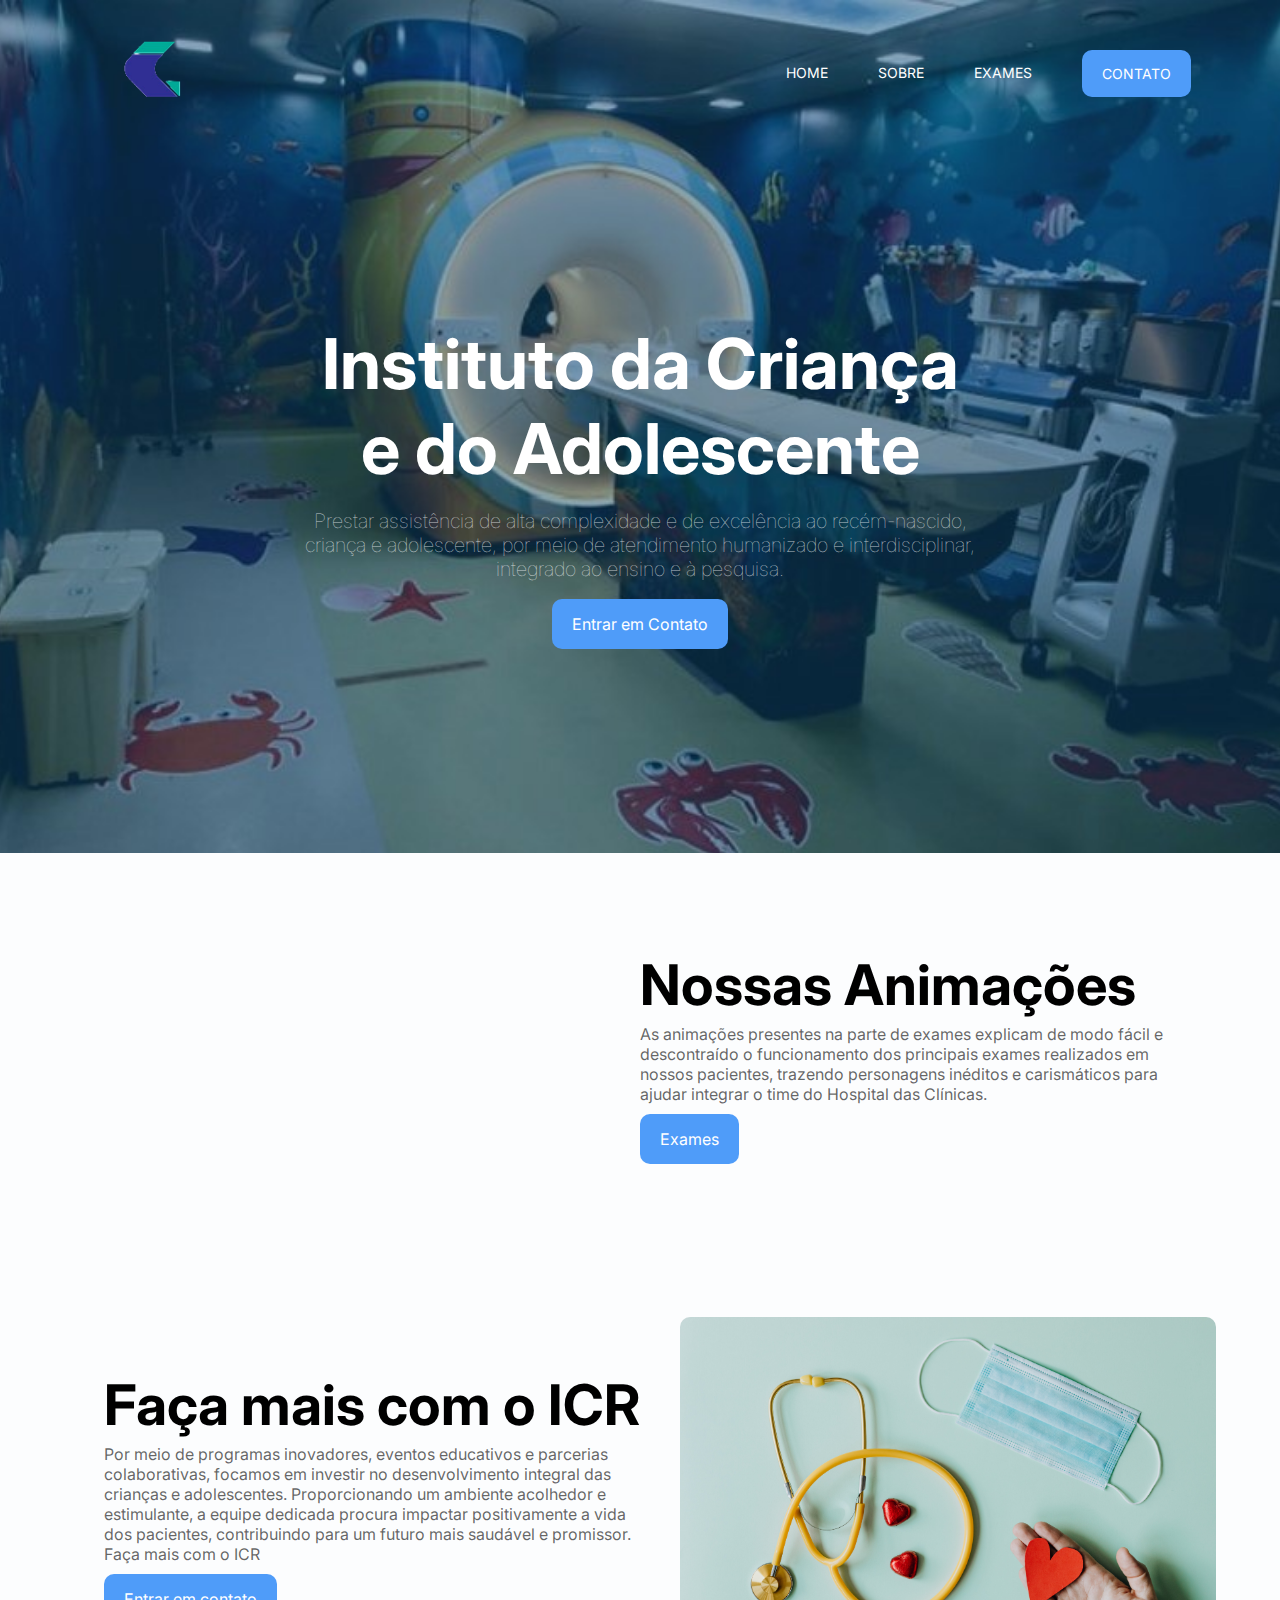
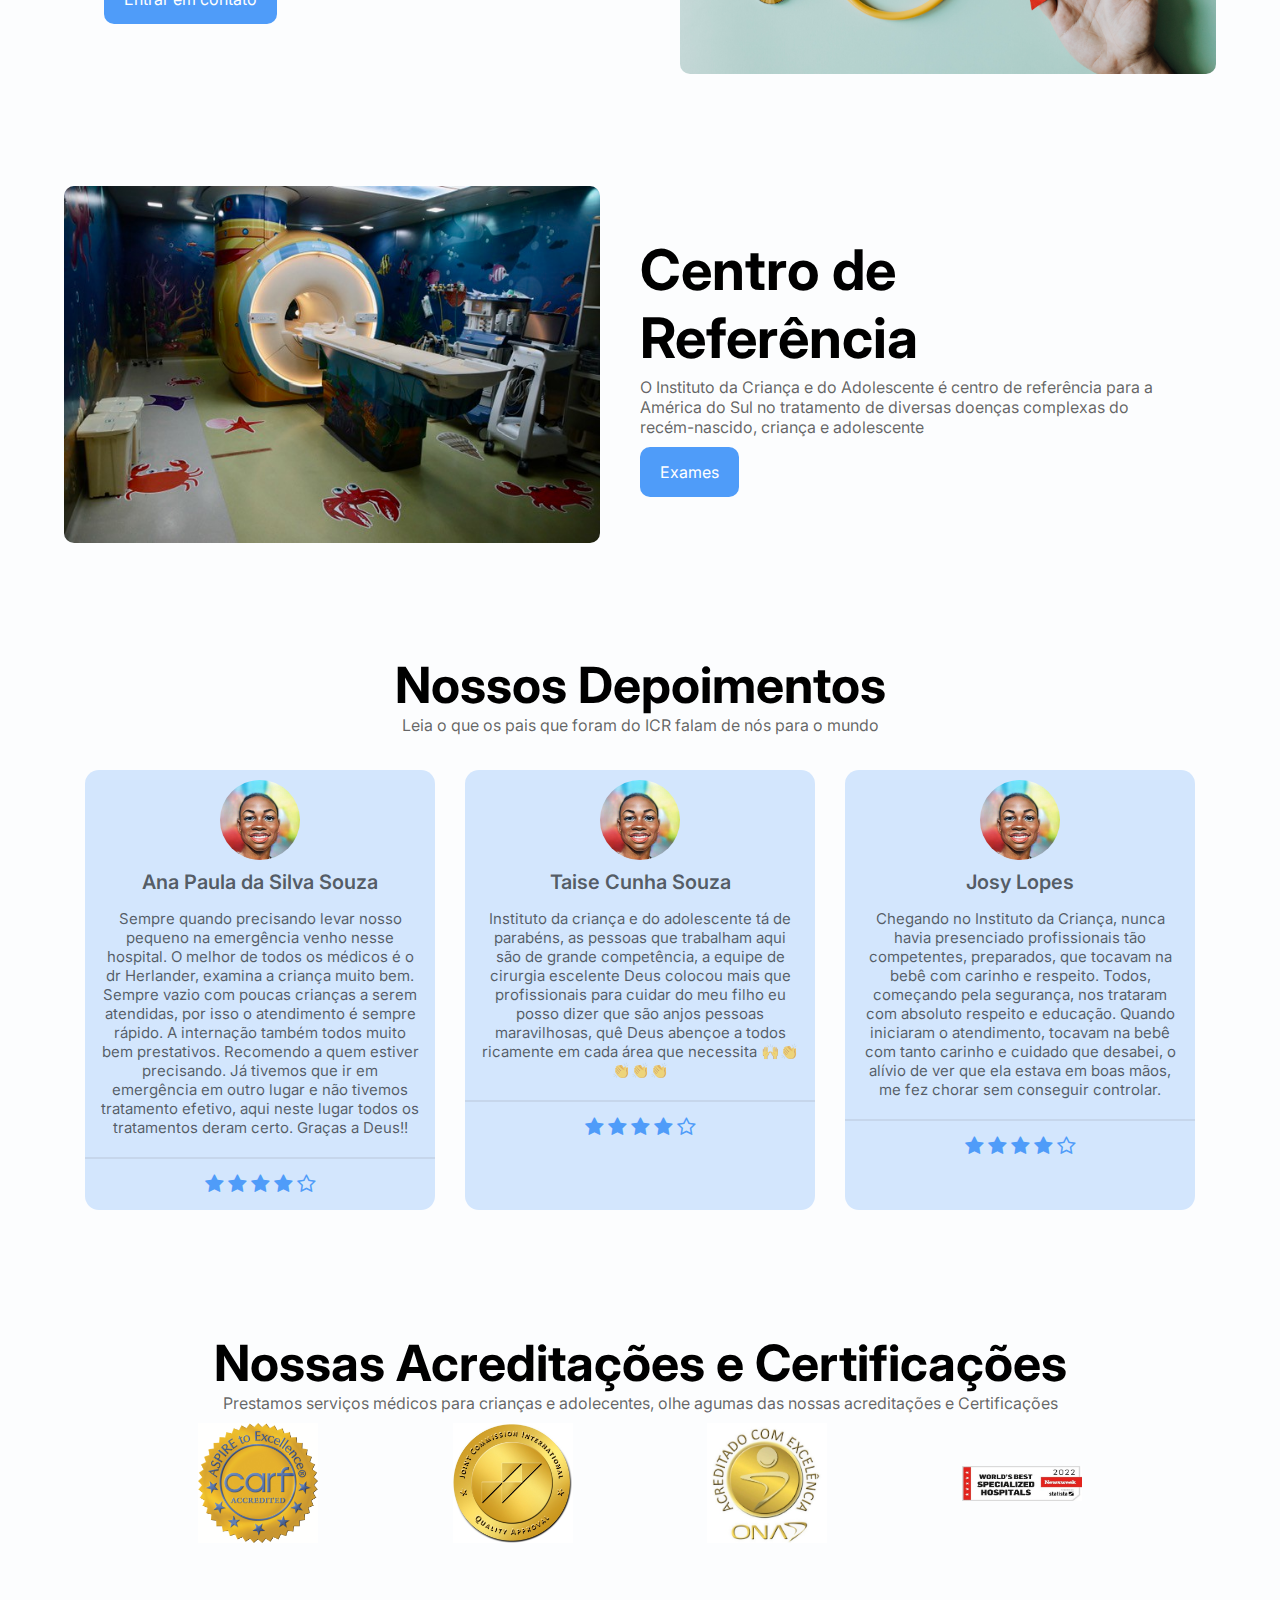
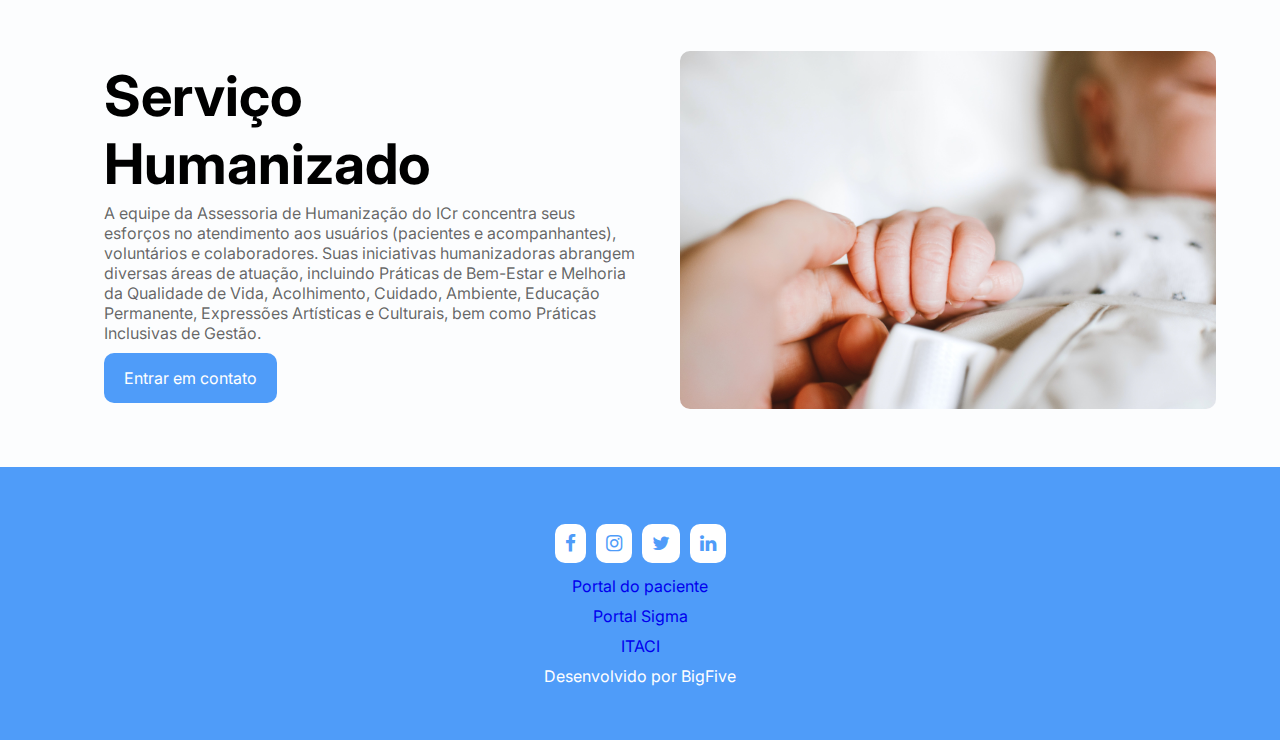
==== site/html/index.html @ 7d1b7721 "teamplate pronto" ====
<!DOCTYPE html>
<html lang="en">
<head>
    <meta charset="UTF-8">
    <meta name="viewport" content="width=device-width, initial-scale=1.0">
    
    <!-- Font awesome-->
    <link rel="stylesheet" href="https://cdnjs.cloudflare.com/ajax/libs/font-awesome/4.7.0/css/font-awesome.css" integrity="sha512-5A8nwdMOWrSz20fDsjczgUidUBR8liPYU+WymTZP1lmY9G6Oc7HlZv156XqnsgNUzTyMefFTcsFH/tnJE/+xBg==" crossorigin="anonymous" referrerpolicy="no-referrer" />

    <!-- Link Css-->
    <link rel="stylesheet" href="../css/styles.css">

    <!-- Icone -->
    <link rel="icon" href="https://icr.usp.br/wp-content/uploads/2017/11/favicon_icr.png" sizes="32x32">


    <title>Home</title>
</head>
<body>
    <!-- Header-->
    <header style="background-image: url('../img/background-home.jpg');">
        <!-- Container -->
        <div class="container">
            <nav>
                <a href="index.html">
                    <img src="../img/lo.PNG" alt="">

                </a>
                <ul class="ul">
                    <a href="index.html">Home</a>
                    <a href="Sobre.html">Sobre</a>
                    <a href="exames.html">exames</a>
                    <a class="btn" href="contato.html">Contato</a>
                    <div class="close-icon" onclick="closeMenu()">
                        <i class="fa fa-times-circle"></i>
                    </div>
                </ul>
                <div class="menu-icon"  onclick="openMenu()">
                    <i class="fa fa-bars"></i>
                </div>
            </nav>
            <section class="banner">
                <div class="banner-text">
                    <h1>Instituto da Criança e do Adolescente</h1>
                    <p>Prestar assistência de alta complexidade e de excelência ao recém-nascido, criança e adolescente, por meio de atendimento humanizado e interdisciplinar, integrado ao ensino e à pesquisa.</p>
                    <a href="contato.html" class="btn animate-btn">Entrar em Contato</a>
                </div>
            </section>
        </div>
        <!-- Container -->
    </header>
    <!-- end-Header-->
    <!-- faça mais explicativa -->
    <section class="faca-mais">
        <!--Container-->
        <div class="container">
            <div class="faca-mais-img">
                <div class="video-container">
                    <iframe width="100%" height="315" src="https://www.youtube.com/embed/Ao9nEH7pK5M?si=fAsPvC884OwDqrmG" title="YouTube video player" frameborder="0" allow="accelerometer; autoplay; clipboard-write; encrypted-media; gyroscope; picture-in-picture; web-share" allowfullscreen></iframe>
                </div>
                
           </div>
            <div class="faca-mais-text">
                <h3>Nossas Animações</h3>
                <p>
                   As animações presentes na parte de exames explicam de modo fácil e descontraído o funcionamento dos principais exames realizados em nossos pacientes, trazendo personagens inéditos e carismáticos para ajudar integrar o time do Hospital das Clínicas.
                </p>
                <a href="exames.html" class="btn animate-btn">Exames</a>
            </div>       
        </div>
        <!-- end-Container-->
    </section>
    <!-- end-faça mais explicativa -->
    <!-- faça mais -->
    <section class="faca-mais">
        <!--Container-->
        <div class="container">
            <div class="faca-mais-text">
                <h3>Faça mais com o ICR</h3>
                <p>
                    Por meio de programas inovadores, eventos educativos e parcerias colaborativas, focamos em investir no desenvolvimento integral das crianças e adolescentes. Proporcionando um ambiente acolhedor e estimulante, a equipe dedicada procura impactar positivamente a vida dos pacientes, contribuindo para um futuro mais saudável e promissor. Faça mais com o ICR
                </p>
                <a href="contato.html" class="btn animate-btn">Entrar em contato</a>
            </div> 
           <div class="faca-mais-img">
                <img src="../img/faca mais01.jpg" alt="" style="border-radius: 10px;">
           </div>
        </div>
        <!-- end-Container-->
    </section>
    <!-- end-faça mais -->
    <!-- faça mais 2 -->
    <section class="faca-mais">
        <!--Container-->
        <div class="container">
            <div class="faca-mais-img">
                <img src="../img/sobre-img.jpg" alt="" style="border-radius: 10px;">
           </div>
            <div class="faca-mais-text">
                <h3>Centro de Referência</h3>
                <p>
                    O Instituto da Criança e do Adolescente é centro de referência para a América do Sul no tratamento de diversas doenças complexas do recém-nascido, criança e adolescente
                </p>
                <a href="exames.html" class="btn animate-btn">Exames</a>
            </div>       
        </div>
        <!-- end-Container-->
    </section>
    <!-- end-faça mais 2 -->
    <!-- Depoimentos -->
    <section class="depoimentos">
        <div class="container">
            <h3>Nossos Depoimentos</h3>
            <p>Leia o que os pais que foram do ICR falam de nós para o mundo </p>
            <div class="cards">
                <!-- card item 1-->
                <div class="card-item">
                    <img src="../img/me.jpg" alt="Cliente">
                    <p class="nome-user">Ana Paula da Silva Souza</p>
                    <p class="depoimento-user">Sempre quando precisando levar nosso pequeno na emergência venho nesse hospital. O melhor de todos os médicos é o dr Herlander, examina a criança muito bem. Sempre vazio com poucas crianças a serem atendidas, por isso o atendimento é sempre rápido. A internação também todos muito bem prestativos. Recomendo a quem estiver precisando. Já tivemos que ir em emergência em outro lugar e não tivemos tratamento efetivo, aqui neste lugar todos os tratamentos deram certo. Graças a Deus!!</p>
                    <div class="estrelas">
                        <i class="fa fa-star" aria-hidden="true"></i>
                        <i class="fa fa-star" aria-hidden="true"></i>
                        <i class="fa fa-star" aria-hidden="true"></i>
                        <i class="fa fa-star" aria-hidden="true"></i>
                        <i class="fa fa-star-o" aria-hidden="true"></i>
                    </div>
                </div>
                <!-- end card item 1-->
                <!-- card item 2-->
                <div class="card-item">
                    <img src="../img/me.jpg" alt="Cliente">
                    <p class="nome-user">Taise Cunha Souza</p>
                    <p class="depoimento-user">Instituto da criança e do adolescente tá de parabéns, as pessoas que trabalham aqui são de grande competência, a equipe de cirurgia escelente Deus colocou mais que profissionais para cuidar do meu filho eu posso dizer que são anjos pessoas maravilhosas, quê Deus abençoe a todos ricamente em cada área que necessita 🙌👏👏👏👏</p>
                    <div class="estrelas">
                        <i class="fa fa-star" aria-hidden="true"></i>
                        <i class="fa fa-star" aria-hidden="true"></i>
                        <i class="fa fa-star" aria-hidden="true"></i>
                        <i class="fa fa-star" aria-hidden="true"></i>
                        <i class="fa fa-star-o" aria-hidden="true"></i>
                    </div>
                </div>
                <!-- end card item 2-->
                <!-- card item 3-->
                <div class="card-item">
                    <img src="../img/me.jpg" alt="Cliente">
                    <p class="nome-user">Josy Lopes</p>
                    <p class="depoimento-user">Chegando no Instituto da Criança, nunca havia presenciado profissionais tão competentes, preparados, que tocavam na bebê com carinho e respeito. Todos, começando pela segurança, nos trataram com absoluto respeito e educação. Quando iniciaram o atendimento, tocavam na bebê com tanto carinho e cuidado que desabei, o alívio de ver que ela estava em boas mãos, me fez chorar sem conseguir controlar.</p>
                    <div class="estrelas">
                        <i class="fa fa-star" aria-hidden="true"></i>
                        <i class="fa fa-star" aria-hidden="true"></i>
                        <i class="fa fa-star" aria-hidden="true"></i>
                        <i class="fa fa-star" aria-hidden="true"></i>
                        <i class="fa fa-star-o" aria-hidden="true"></i>
                    </div>
                </div>
                <!-- end card item 3-->
            </div>
        </div>
    </section>
    <!-- end-Depoimentos -->
    <!-- Certificados -->
    <section class="certificados">
        <div class="container">
            <h3>Nossas Acreditações e Certificações</h3>
            <p>Prestamos serviços médicos para crianças e adolecentes, olhe agumas das nossas acreditações e Certificações</p>
            <div>
                <img src="../img/certificado-CARF.png" alt="">
                <img src="../img/certificado-JCI.jpg" alt="">
                <img src="../img/certificado-ONA.jpg" alt="">
                <img src="../img/certificado-word.jpg" alt="">
            </div>
        </div>
    </section>
    <!-- end clientes -->
    <!-- faça mais -->
    <section class="faca-mais">
        <!--Container-->
        <div class="container">
            <div class="faca-mais-text">
                <h3>Serviço Humanizado</h3>
                <p>A equipe da Assessoria de Humanização do ICr concentra seus esforços no atendimento aos usuários (pacientes e acompanhantes), voluntários e colaboradores. Suas iniciativas humanizadoras abrangem diversas áreas de atuação, incluindo Práticas de Bem-Estar e Melhoria da Qualidade de Vida, Acolhimento, Cuidado, Ambiente, Educação Permanente, Expressões Artísticas e Culturais, bem como Práticas Inclusivas de Gestão.</p>
                <a href="contato.html" class="btn animate-btn">Entrar em contato</a>
            </div> 
           <div class="faca-mais-img">
                <img src="../img/imagem-servico_humanizado.jpg" alt="" style="border-radius: 10px;">
           </div>
        </div>
        <!-- end-Container-->
    </section>
    <!-- end-faça mais -->
    <!-- Footer -->
    <footer class="footer">
        <div class="container">
            <div class="links">
                <a href="https://m.facebook.com/hospitaldasclinicasdafmusp" target="_blank"><i class="fa fa-facebook"></i></a>
                <a href="https://instagram.com/hospitalhcfmusp?igshid=MXdsZm9pY2R6bWhkcw==" target="_blank"><i class="fa fa-instagram"></i></a>
                <a href="https://twitter.com/hospitalHCFMUSP" target="_blank"><i class="fa fa-twitter"></i></a>
                <a href="#" ><i class="fa fa-linkedin"></i></a>
            </div>
            <p><a href="https://portalpaciente.icr.usp.br/portal/" target="_blank">Portal do paciente</a></p>
            <p><a href="https://sigma.icr.usp.br/login.aspx?ReturnUrl=%2frestrito%2fdefault.aspx" target="_blank">Portal Sigma</a></p>
            <p><a href="https://www.itaci.org.br/" target="_blank">ITACI</a></p>
            <p>Desenvolvido por BigFive</p>
        </div>
    </footer>
    <!-- end Footer -->
        
    <script src="../js/main.js"></script>
</body>
</html>
---- site/css/styles.css ----
@import url('https://fonts.googleapis.com/css2?family=Inter:wght@300;400;500;600;700&display=swap');

*{
    margin: 0px;
    padding: 0px;
    box-sizing: 0px;
    text-decoration: none;
    outline: none;
    font-family: 'Inter', sans-serif;
}
body{
    background-color: #f1f6fc31 ;
}

section,footer{
    padding: 54px 0;
}

h3{
    font-size: 50px;
}

p{
    color: #0000009c;
}

.container{
    max-width: 1400px;
    margin: 0 auto;
    padding: 0 5%;
}

.btn{
    background-color: #4f9cf9;
    color: white;
    padding: 15px 20px;
    border-radius: 10px;
    cursor: pointer;
    display: inline-block;
    transition: 0.1s;
}

.btn.animate-btn{
    animation: animate-outline 1s ease-out infinite;
}

.btn:hover{
    background-color: #3580db;
}


@keyframes animate-outline {
    from{
        outline: 0px solid #4f9cf9;
    }
    to{
        outline: 15px solid #4f9bf900;
    } 
}

header{
    background-position: center;
    background-size: cover;
    background-attachment: fixed;
}

nav{
    display: flex;
    align-items: center;
    justify-content: space-between;
    padding-top: 30px;
}

nav ul{
    display: flex;
    align-items: center;
}

nav ul a{
    color: white;
    margin: 0 25px;
    text-transform: uppercase;
    font-size: 14px;
    display: block;
}

nav ul a:not(.btn)::after{
    content: '';
    background-color: #4f9cf9;
    height: 3px;
    width: 0%;
    display: block;
    margin: 0 auto;
    transition: 0.3s;
}

nav ul a:hover::after{
    width: 100%;
}

/*Menu Mobile*/
nav .menu-icon{
    cursor: pointer;
    font-size: 25px;
    color: white;
    display: none;
}

nav .close-icon{
    display: none;
    font-size: 30px;
    color: white;
}

.banner{
    display: flex;
    justify-content: center;
}

.banner .banner-text{
    margin: 150px;
    text-align: center;
    padding: 0 90px;
}

.banner .banner-text h1{
    font-size: 70px;
    color: white;
}

.banner .banner-text p{
    font-size: 20px;
    color: #ffffffb7;
    font-weight: lighter;
    margin: 18px 0;
}



/*Faça mais*/
.faca-mais .container{
    display: flex;
    align-items: center;
}

.faca-mais .faca-mais-text{
    width: 50%;
    padding: 0 40px;
}
.faca-mais .faca-mais-text h3{
    font-size: 56px;
}

.faca-mais .faca-mais-text p{
    margin: 5px 0 10px 0;
}

.faca-mais .faca-mais-img{
    width: 50%;
}

.faca-mais .faca-mais-img img{
    width: 100%;
}



/*Video de apresentação*/
.video-container {
    position: relative;
    width: 100%;
    padding-bottom: 56.25%; /* Proporção 16:9 para vídeos widescreen */
    overflow: hidden;
    border-radius: 10px; /* Adicione o valor que preferir para bordas arredondadas */
}

.video-container iframe {
    position: absolute;
    top: 0;
    left: 0;
    width: 100%;
    height: 100%;
    border-radius: 10px; /* Mantenha o mesmo valor para coincidir com as bordas do contêiner */
}


/*cards*/
.depoimentos h3{
    text-align: center;
}

.depoimentos p{
    margin-bottom: 20px;
    text-align: center;
}

.cards{
    display: flex;
    justify-content: center;
    flex-wrap: wrap;
}

.depoimentos .card-item{
    background-color: #d3e6fd;
    margin: 15px;
    border-radius: 14px;
    text-align: center;
    width: 350px;
    transition: 0.3s;
}

.depoimentos .card-item img{
    border-radius: 100%;
    width: 80px;
    display: block;
    margin: 10px auto;
}

.depoimentos .card-item .nome-user{
    font-weight: 600;
    font-size: 20px;
    margin-bottom: 15px;
    transition: 0.3s;
}

.depoimentos .card-item .depoimento-user{
    font-size: 15px;
    padding: 0 15px;
    transition: 0.3s;
}

.depoimentos .card-item .estrelas{
    margin: 15px 0;
    border-top: 2px solid #71767a23;
    transition: 0.3s;
}

.depoimentos .card-item .estrelas i{
    color: #4f9cf9;
    margin-top: 15px;
    font-size: 20px;
}

.depoimentos .card-item:hover{
    background-color: #4f9cf9;
    margin-top: -5px;
}

.depoimentos .card-item:hover .nome-user,
.depoimentos .card-item:hover .depoimento-user,
.depoimentos .card-item:hover .estrelas i{
    color: white;
}

/* Creditações*/
.certificados h3,
.certificados p{
    text-align: center;
}

.certificados .container div{
    display: flex;
    align-items: center;
    justify-content: space-evenly;
}

.certificados .container img{
    width: 120px;
    margin-top: 10px;
}

.footer{
    background-color: #4f9cf9;
    text-align: center;
}

.footer i{
    color: #4f9cf9;
    font-size: 19px ;
    background-color: white;
    padding: 10px;
    margin:3px;
    border-radius: 10px;
}

.footer p{
    margin-top: 10px;
    color: white;

}

/*Pagina sobre*/
.sobre .container{
    display: flex;
    align-items: center;
    justify-content: space-between;
}

.sobre .sobre-text{
    width: 50%;
    padding-right: 40px;
}

.sobre .sobre-text p{
    margin: 18px 0;
    width: 100%;
    color: #000000a6;
}

.sobre .sobre-img{
    width: 50%;
}

.sobre .sobre-img img{
    width: 100%;
    border-radius: 10px;
}

.sobre .sobre-text{
    text-align: justify;
}

/*end pagina sobre*/

/*Pagina exames*/
.exames h3{
    text-align: center;
}

.exames .container > p{
    text-align: center;
}

.exames .rows-cards{
    display: flex;
    justify-content: center;
    margin-top: 20px;
    flex-wrap: wrap;
    /* align-items: stretch; */
}

.exames .row-card-item{
    background-color: #d3e6fd;
    width: 350px;
    height: 350px;

    padding: 20px;
    border-radius: 14px;
    margin: 20px;
    transition: 0.3s;
    cursor: pointer;
}

.exames .row-card-item:hover{
    background-color: #4f9cf9;
}

.exames .row-card-item:hover p{
    color: white;
}

.exames .row-card-item p.nome-exame{
    margin: 5px 0;
    transition: 0.3s;
}

.exames .row-card-item p.descricao-exame{
    transition: 0.3s;
}

.exames .row-card-item img{
    background-color: #4f9cf9;
    border-radius: 14px;
    width: 70px;
    padding: 9px;
}

.exames .row-card-item {
    position: relative;
}

.exames .row-card-item .play-button {
    position: absolute;
    top: 30px; /* Ajuste a posição conforme necessário */
    right: 30px; /* Ajuste a posição conforme necessário */
    padding: 10px 20px;
    border-radius: 10px;
    background: linear-gradient(to right, #ff8a00, #da1b60);
    color: white;
    border: none;
    font-size: 30px;
    cursor: pointer;
    transition: 0.3s;

}


/* Adicione estilos de hover para o botão de play se desejar */
.exames .row-card-item .play-button:hover {
    color: #4f9cf9;
}

.exames .modal-item {
    position: fixed;
    top: 15%;
    left: 25%;
    width: 50%;
    text-align: center;
    height: auto;
    border-radius: 15px;
    box-shadow: 5px 5px 15px #000;
    z-index: 2;
    background-color: #fff;
    /* padding: 23px; */
}

.exames .modal-item__header {
    background-color: #949494;
    text-align: right;
    padding: 8px;
    border-bottom: 1px solid #000;
    border-radius: 15px 15px 0 0;

}

.exames .modal-item__header span {
    padding-right: 14px;
    cursor: pointer;
}

.exames .modal-item__body {
    padding: 12px;
}

.exames .fade {
    position: fixed;
    left: 0;
    top: 0;
    background-color: rgba(0, 0, 0, 0.6);
    width: 100%;
    height: 100%;
    opacity: 0.8;
    z-index: 1;
}


.exames .none {
    display: none;
}
/*dados*/
.dados{
    background-color: #d3e6fd;
}
.dados .container{
    display: flex;
    justify-content: center;
    flex-wrap: wrap;
}

.dados .dados-item{
    text-align: center;
    margin: 15px;
    color: #000000be;
}

.dados .dados-item img{
    background-color: #4f9cf9;
    border-radius: 14px;
    padding: 10px;
    margin-bottom: 15px;
    width: 60px;
}

.dados .dados-item p{
    font-size: 18px;
}

.dados .dados-item p strong{
    font-size: 28px;

}

/*end Pagina servicos*/
/*Pagina de contato*/
.contato-info{
    display: flex;
    justify-content: space-between;
    margin-top: 50px;
}

.contato-info .left-side{
    width: 50%;
    padding: 30px;
    background-color: #4f9cf9;
    border-radius: 14px;
    margin-right: 50px;
    height: fit-content;

}

.contato-info .left-side div{
    display: flex;
    align-items: center;
    margin-bottom: 10px;

}
.contato-info .left-side div i{
    font-size: 24px;
    margin-right:20px ;
    color: white;
}

.contato-info .left-side p{
    font-size: 17px;
    color: white;
}

.contato-info .right-side{
    width: 50%;
}

.contato-info .right-side input{
    display: block;
    width: 100%;
    margin-bottom: 10px;
    height: 47px;
    padding: 15px;
    border-radius: 9px;
    transition: 0.3s;
    border: 1px solid #f1f1f1;
    color: #212121;
    font-weight: lighter;
}

.contato-info .right-side input:focus,
.contato-info .right-side textarea:focus{
    border-color: #4f9cf9;
}

.contato-info .right-side textarea{
    border: 1px solid #f1f1f1;
    color: #212121;
    border-radius: 9px;
    margin-bottom: 10px;
    padding: 15px;
    width: 100%;
    transition: 0.3s;
    resize: none;
}

.contato-info .right-side button{
    border: none;
}

.feedback {
    position: fixed;
    top: 50px;
    left: 0;
}

.feedback p {
    color: #fff;
    font-size: 21px;
    font-weight: 600;
}

.sucesso {
    background-color: #40ca70;
    padding: 23px 0 0 2px;
    width: 28vw;
}


.sucesso::after {
    content: '';
    background-color: #00ff59;
    animation: animate-width 3s ease-out;
    display: block;
    height: 8px;
    margin-top: 5px;
    padding: 0;
}

.erro {
    background-color: #c23c32;
    padding: 23px 0 0 2px;
    width: 28vw;
}

.erro::after {
    content: '';
    background-color: #f71000;
    animation: animate-width 3s ease-out;
    display: block;
    height: 8px;
    margin-top: 5px;
    padding: 0;
}

@keyframes animate-width {
    from{
        width: 0%;
    }
    to{
        width: 100%;
    } 
}
/*end-Pagina de contato*/


@media(max-width: 830px){
    /*menu mobilie*/
    .ul{
        position: fixed;
        top: 0;
        left: 0;
        background-color:#184b88;
        width: 100%;
        height: 100%;
        flex-direction: column;
        align-items: center;
        justify-content: center;
        clip-path: circle(0% at 100% 0);
        transition: 0.7s;
    }

    .ul.open{

        clip-path: circle(141.2% at 100% 0);
    }
    .ul a{
        margin: 10px 0;
        font-size: 16px;
    }
    nav .menu-icon{
        display: block;
    }

    nav .close-icon{
        display: block;
        position: absolute;
        top: 46px;
        right: 28px;
    }
    /*Pagina Home Responsivo*/
    .faca-mais .faca-mais-text{
        margin-top: 10px;
        padding: 0 20px;
        order: 1;
    }
    .faca-mais .container{
        flex-direction: column;
    }
    .faca-mais .faca-mais-text h3{
        font-size: 48px;
    }

    .faca-mais .faca-mais-text,
    .faca-mais-img{
        width: 100%;
    }


    /*Banne responsivo*/
    .banner .banner-text{
        padding: 0;
        margin: 80px;
    }

    .banner .banner-text h1{
        font-size: 70px;
    }

    .banner .banner-text p{
        font-size: 15px;
    }
    
    .depoimentos .card-item{
        width: 100%;
    }

    /*Pagina Sobre Responsivo*/
    .sobre .container{
        flex-direction: column-reverse;
    }
    .sobre .sobre-img,
    .sobre .sobre-text{
        width: 100%;
    }

    .sobre .sobre-text{
        text-align: center;
    }

    .sobre .sobre-text{
        margin-top: 40px;
    }

    /*Pagina contato Responsivo*/
    .contato .contato-info{
        flex-direction: column-reverse;
    }

    .contato-info .right-side,
    .contato-info .left-side{
        width: 85%;
    }

    .contato-info .right-side{
        margin-bottom: 30px;
    }

    .sucesso, .erro {
        width: 52vw;
    }

    .certificados .container img{
        width: 90px;
        margin-top: 10px;
    }
}

@media(max-width:500px){
    .banner .banner-text h1{
        font-size: 50px;

    }

    .faca-mais .faca-mais-text h3{
        font-size: 40px;
    }

    .sucesso, .erro {
        width: 75vw;
    }
}
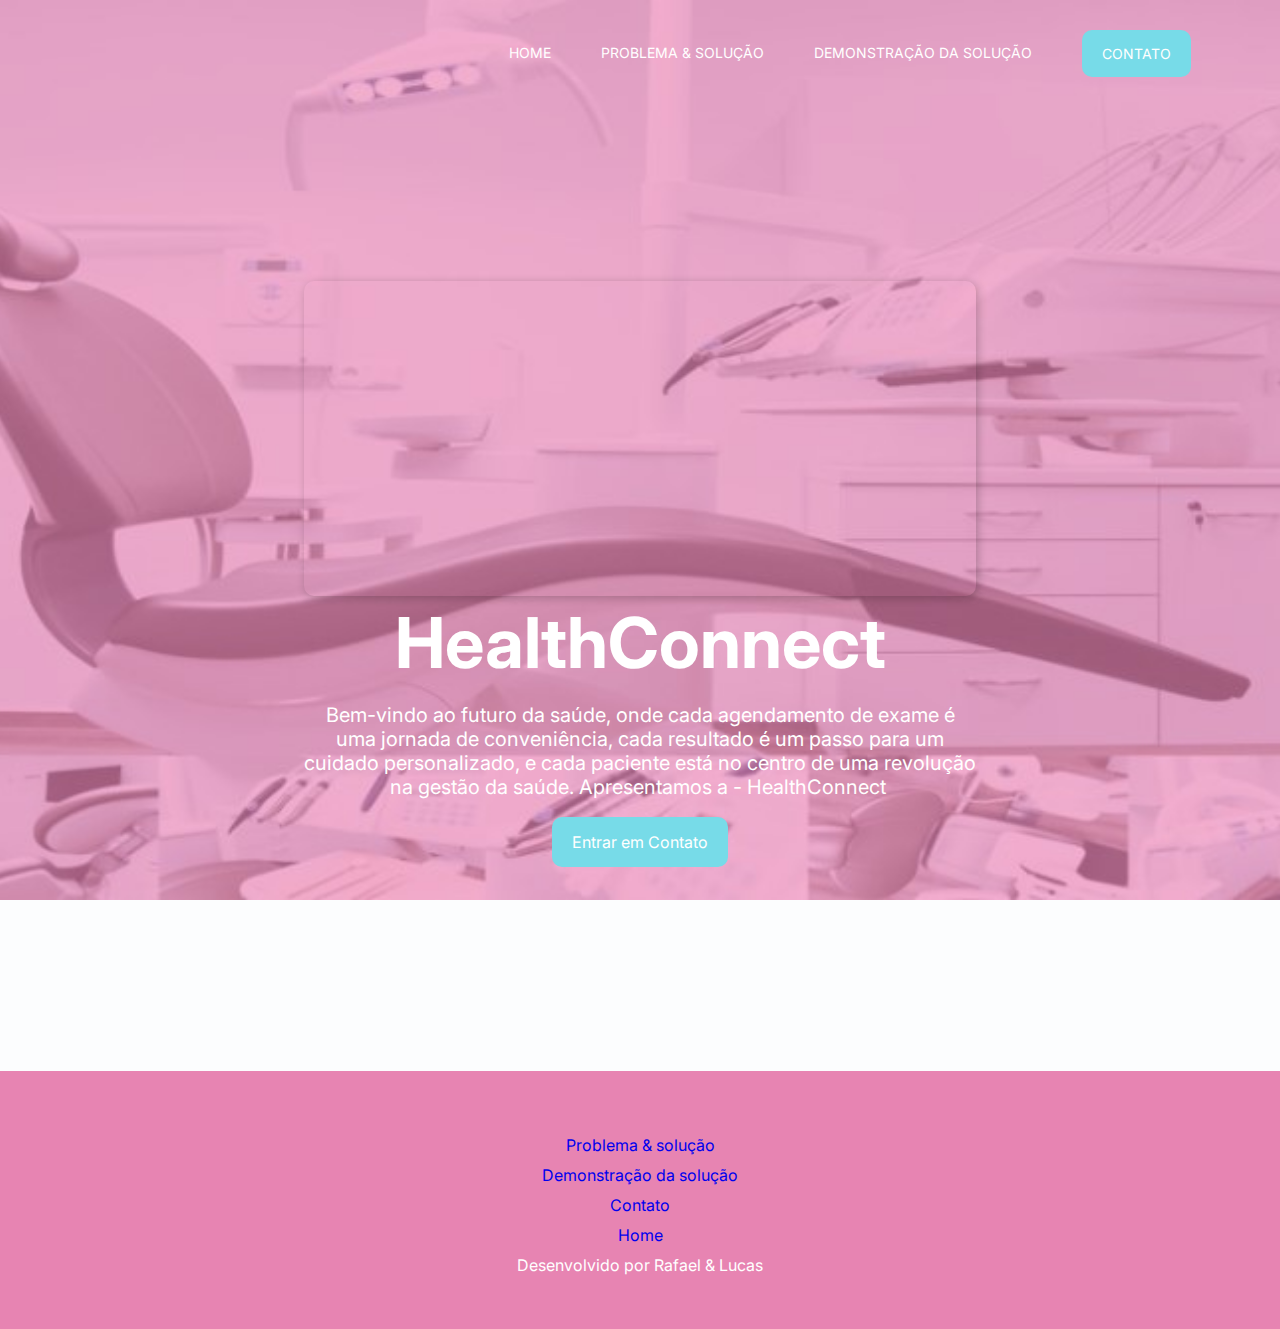
==== commit 25cce215: "mudanças de conteúdo" ====
--- a/site/html/index.html
+++ b/site/html/index.html
@@ -11,7 +11,7 @@
     <link rel="stylesheet" href="../css/styles.css">
 
     <!-- Icone -->
-    <link rel="icon" href="https://icr.usp.br/wp-content/uploads/2017/11/favicon_icr.png" sizes="32x32">
+    <link rel="icon" href="../img/batimento-cardiaco.png" sizes="32x32">
 
 
     <title>Home</title>
@@ -23,13 +23,13 @@
         <div class="container">
             <nav>
                 <a href="index.html">
-                    <img src="../img/lo.PNG" alt="">
+                    <img src="../img/logoHealthConnect.jpg" alt="" width="300px"  style="border-radius: 20px; box-shadow: 3px 3px 10px rgba(0, 0, 0, 0.164);">
 
                 </a>
                 <ul class="ul">
                     <a href="index.html">Home</a>
-                    <a href="Sobre.html">Sobre</a>
-                    <a href="exames.html">exames</a>
+                    <a href="Problema&solução.html">Problema & solução</a>
+                    <a href="demosntração_solução.html">Demonstração da solução</a>
                     <a class="btn" href="contato.html">Contato</a>
                     <div class="close-icon" onclick="closeMenu()">
                         <i class="fa fa-times-circle"></i>
@@ -41,170 +41,34 @@
             </nav>
             <section class="banner">
                 <div class="banner-text">
-                    <h1>Instituto da Criança e do Adolescente</h1>
-                    <p>Prestar assistência de alta complexidade e de excelência ao recém-nascido, criança e adolescente, por meio de atendimento humanizado e interdisciplinar, integrado ao ensino e à pesquisa.</p>
+                    <iframe style="border-radius: 10px; box-shadow: 2px 2px 10px rgba(0, 0, 0, 0.226);" width="100%" height="315" src="https://www.youtube.com/embed/j85rWRYRhAU?si=_OSdTiROHqNrfNDt" title="YouTube video player" frameborder="0" allow="accelerometer; autoplay; clipboard-write; encrypted-media; gyroscope; picture-in-picture; web-share" allowfullscreen></iframe>
+                    
+                    <h1>HealthConnect</h1>
+                    
+                    <p style="color: white;"><strong>Bem-vindo ao futuro da saúde, onde cada agendamento de exame é uma jornada de conveniência, cada resultado é um passo para um cuidado personalizado, e cada paciente está no centro de uma revolução na gestão da saúde. Apresentamos a - HealthConnect</strong> ​</p>
                     <a href="contato.html" class="btn animate-btn">Entrar em Contato</a>
                 </div>
+
             </section>
         </div>
         <!-- Container -->
     </header>
     <!-- end-Header-->
-    <!-- faça mais explicativa -->
-    <section class="faca-mais">
-        <!--Container-->
-        <div class="container">
-            <div class="faca-mais-img">
-                <div class="video-container">
-                    <iframe width="100%" height="315" src="https://www.youtube.com/embed/Ao9nEH7pK5M?si=fAsPvC884OwDqrmG" title="YouTube video player" frameborder="0" allow="accelerometer; autoplay; clipboard-write; encrypted-media; gyroscope; picture-in-picture; web-share" allowfullscreen></iframe>
-                </div>
-                
-           </div>
-            <div class="faca-mais-text">
-                <h3>Nossas Animações</h3>
-                <p>
-                   As animações presentes na parte de exames explicam de modo fácil e descontraído o funcionamento dos principais exames realizados em nossos pacientes, trazendo personagens inéditos e carismáticos para ajudar integrar o time do Hospital das Clínicas.
-                </p>
-                <a href="exames.html" class="btn animate-btn">Exames</a>
-            </div>       
-        </div>
-        <!-- end-Container-->
-    </section>
-    <!-- end-faça mais explicativa -->
-    <!-- faça mais -->
-    <section class="faca-mais">
-        <!--Container-->
-        <div class="container">
-            <div class="faca-mais-text">
-                <h3>Faça mais com o ICR</h3>
-                <p>
-                    Por meio de programas inovadores, eventos educativos e parcerias colaborativas, focamos em investir no desenvolvimento integral das crianças e adolescentes. Proporcionando um ambiente acolhedor e estimulante, a equipe dedicada procura impactar positivamente a vida dos pacientes, contribuindo para um futuro mais saudável e promissor. Faça mais com o ICR
-                </p>
-                <a href="contato.html" class="btn animate-btn">Entrar em contato</a>
-            </div> 
-           <div class="faca-mais-img">
-                <img src="../img/faca mais01.jpg" alt="" style="border-radius: 10px;">
-           </div>
-        </div>
-        <!-- end-Container-->
-    </section>
-    <!-- end-faça mais -->
-    <!-- faça mais 2 -->
-    <section class="faca-mais">
-        <!--Container-->
-        <div class="container">
-            <div class="faca-mais-img">
-                <img src="../img/sobre-img.jpg" alt="" style="border-radius: 10px;">
-           </div>
-            <div class="faca-mais-text">
-                <h3>Centro de Referência</h3>
-                <p>
-                    O Instituto da Criança e do Adolescente é centro de referência para a América do Sul no tratamento de diversas doenças complexas do recém-nascido, criança e adolescente
-                </p>
-                <a href="exames.html" class="btn animate-btn">Exames</a>
-            </div>       
-        </div>
-        <!-- end-Container-->
-    </section>
-    <!-- end-faça mais 2 -->
-    <!-- Depoimentos -->
-    <section class="depoimentos">
-        <div class="container">
-            <h3>Nossos Depoimentos</h3>
-            <p>Leia o que os pais que foram do ICR falam de nós para o mundo </p>
-            <div class="cards">
-                <!-- card item 1-->
-                <div class="card-item">
-                    <img src="../img/me.jpg" alt="Cliente">
-                    <p class="nome-user">Ana Paula da Silva Souza</p>
-                    <p class="depoimento-user">Sempre quando precisando levar nosso pequeno na emergência venho nesse hospital. O melhor de todos os médicos é o dr Herlander, examina a criança muito bem. Sempre vazio com poucas crianças a serem atendidas, por isso o atendimento é sempre rápido. A internação também todos muito bem prestativos. Recomendo a quem estiver precisando. Já tivemos que ir em emergência em outro lugar e não tivemos tratamento efetivo, aqui neste lugar todos os tratamentos deram certo. Graças a Deus!!</p>
-                    <div class="estrelas">
-                        <i class="fa fa-star" aria-hidden="true"></i>
-                        <i class="fa fa-star" aria-hidden="true"></i>
-                        <i class="fa fa-star" aria-hidden="true"></i>
-                        <i class="fa fa-star" aria-hidden="true"></i>
-                        <i class="fa fa-star-o" aria-hidden="true"></i>
-                    </div>
-                </div>
-                <!-- end card item 1-->
-                <!-- card item 2-->
-                <div class="card-item">
-                    <img src="../img/me.jpg" alt="Cliente">
-                    <p class="nome-user">Taise Cunha Souza</p>
-                    <p class="depoimento-user">Instituto da criança e do adolescente tá de parabéns, as pessoas que trabalham aqui são de grande competência, a equipe de cirurgia escelente Deus colocou mais que profissionais para cuidar do meu filho eu posso dizer que são anjos pessoas maravilhosas, quê Deus abençoe a todos ricamente em cada área que necessita 🙌👏👏👏👏</p>
-                    <div class="estrelas">
-                        <i class="fa fa-star" aria-hidden="true"></i>
-                        <i class="fa fa-star" aria-hidden="true"></i>
-                        <i class="fa fa-star" aria-hidden="true"></i>
-                        <i class="fa fa-star" aria-hidden="true"></i>
-                        <i class="fa fa-star-o" aria-hidden="true"></i>
-                    </div>
-                </div>
-                <!-- end card item 2-->
-                <!-- card item 3-->
-                <div class="card-item">
-                    <img src="../img/me.jpg" alt="Cliente">
-                    <p class="nome-user">Josy Lopes</p>
-                    <p class="depoimento-user">Chegando no Instituto da Criança, nunca havia presenciado profissionais tão competentes, preparados, que tocavam na bebê com carinho e respeito. Todos, começando pela segurança, nos trataram com absoluto respeito e educação. Quando iniciaram o atendimento, tocavam na bebê com tanto carinho e cuidado que desabei, o alívio de ver que ela estava em boas mãos, me fez chorar sem conseguir controlar.</p>
-                    <div class="estrelas">
-                        <i class="fa fa-star" aria-hidden="true"></i>
-                        <i class="fa fa-star" aria-hidden="true"></i>
-                        <i class="fa fa-star" aria-hidden="true"></i>
-                        <i class="fa fa-star" aria-hidden="true"></i>
-                        <i class="fa fa-star-o" aria-hidden="true"></i>
-                    </div>
-                </div>
-                <!-- end card item 3-->
-            </div>
-        </div>
-    </section>
-    <!-- end-Depoimentos -->
-    <!-- Certificados -->
-    <section class="certificados">
-        <div class="container">
-            <h3>Nossas Acreditações e Certificações</h3>
-            <p>Prestamos serviços médicos para crianças e adolecentes, olhe agumas das nossas acreditações e Certificações</p>
-            <div>
-                <img src="../img/certificado-CARF.png" alt="">
-                <img src="../img/certificado-JCI.jpg" alt="">
-                <img src="../img/certificado-ONA.jpg" alt="">
-                <img src="../img/certificado-word.jpg" alt="">
-            </div>
-        </div>
-    </section>
-    <!-- end clientes -->
-    <!-- faça mais -->
-    <section class="faca-mais">
-        <!--Container-->
-        <div class="container">
-            <div class="faca-mais-text">
-                <h3>Serviço Humanizado</h3>
-                <p>A equipe da Assessoria de Humanização do ICr concentra seus esforços no atendimento aos usuários (pacientes e acompanhantes), voluntários e colaboradores. Suas iniciativas humanizadoras abrangem diversas áreas de atuação, incluindo Práticas de Bem-Estar e Melhoria da Qualidade de Vida, Acolhimento, Cuidado, Ambiente, Educação Permanente, Expressões Artísticas e Culturais, bem como Práticas Inclusivas de Gestão.</p>
-                <a href="contato.html" class="btn animate-btn">Entrar em contato</a>
-            </div> 
-           <div class="faca-mais-img">
-                <img src="../img/imagem-servico_humanizado.jpg" alt="" style="border-radius: 10px;">
-           </div>
-        </div>
-        <!-- end-Container-->
-    </section>
-    <!-- end-faça mais -->
+    
+
     <!-- Footer -->
+     <!-- Footer -->
     <footer class="footer">
         <div class="container">
-            <div class="links">
-                <a href="https://m.facebook.com/hospitaldasclinicasdafmusp" target="_blank"><i class="fa fa-facebook"></i></a>
-                <a href="https://instagram.com/hospitalhcfmusp?igshid=MXdsZm9pY2R6bWhkcw==" target="_blank"><i class="fa fa-instagram"></i></a>
-                <a href="https://twitter.com/hospitalHCFMUSP" target="_blank"><i class="fa fa-twitter"></i></a>
-                <a href="#" ><i class="fa fa-linkedin"></i></a>
-            </div>
-            <p><a href="https://portalpaciente.icr.usp.br/portal/" target="_blank">Portal do paciente</a></p>
-            <p><a href="https://sigma.icr.usp.br/login.aspx?ReturnUrl=%2frestrito%2fdefault.aspx" target="_blank">Portal Sigma</a></p>
-            <p><a href="https://www.itaci.org.br/" target="_blank">ITACI</a></p>
-            <p>Desenvolvido por BigFive</p>
+            <p><a href="Problema&solução.html" target="_blank">Problema & solução</a></p>
+            <p><a href="demosntração_solução.html" target="_blank">Demonstração da solução</a></p>
+            <p><a href="contato.html" target="_blank">Contato</a></p>
+            <p><a href="index.html" target="_blank">Home</a></p>
+            <p>Desenvolvido por Rafael & Lucas</p>
         </div>
     </footer>
     <!-- end Footer -->
+    
         
     <script src="../js/main.js"></script>
 </body>
--- a/site/css/styles.css
+++ b/site/css/styles.css
@@ -31,7 +31,7 @@
 }
 
 .btn{
-    background-color: #4f9cf9;
+    background-color: #77DBE8;
     color: white;
     padding: 15px 20px;
     border-radius: 10px;
@@ -51,7 +51,7 @@
 
 @keyframes animate-outline {
     from{
-        outline: 0px solid #4f9cf9;
+        outline: 0px solid #77DBE8;
     }
     to{
         outline: 15px solid #4f9bf900;
@@ -86,7 +86,7 @@
 
 nav ul a:not(.btn)::after{
     content: '';
-    background-color: #4f9cf9;
+    background-color: #7FD9E4;
     height: 3px;
     width: 0%;
     display: block;
@@ -270,7 +270,7 @@
 }
 
 .footer{
-    background-color: #4f9cf9;
+    background-color: #E784B2;
     text-align: center;
 }
 
@@ -320,6 +320,17 @@
     text-align: justify;
 }
 
+.sobre .grafico{
+    text-align: center;
+    border-radius: 10px;
+    margin-top: 60px;
+}
+
+.sobre .grafico img{
+    width:70%;
+    
+}
+
 /*end pagina sobre*/
 
 /*Pagina exames*/
@@ -491,9 +502,10 @@
 .contato-info .left-side{
     width: 50%;
     padding: 30px;
-    background-color: #4f9cf9;
+    background-color: #FCFDFE;
     border-radius: 14px;
     margin-right: 50px;
+    text-align: center;
     height: fit-content;
 
 }
@@ -614,7 +626,7 @@
         position: fixed;
         top: 0;
         left: 0;
-        background-color:#184b88;
+        background-color:#77DBE8;
         width: 100%;
         height: 100%;
         flex-direction: column;
@@ -661,19 +673,20 @@
     }
 
 
-    /*Banne responsivo*/
+    /*Banner responsivo*/
     .banner .banner-text{
         padding: 0;
         margin: 80px;
     }
 
     .banner .banner-text h1{
-        font-size: 70px;
+        font-size: 60px;
     }
 
     .banner .banner-text p{
         font-size: 15px;
     }
+
     
     .depoimentos .card-item{
         width: 100%;
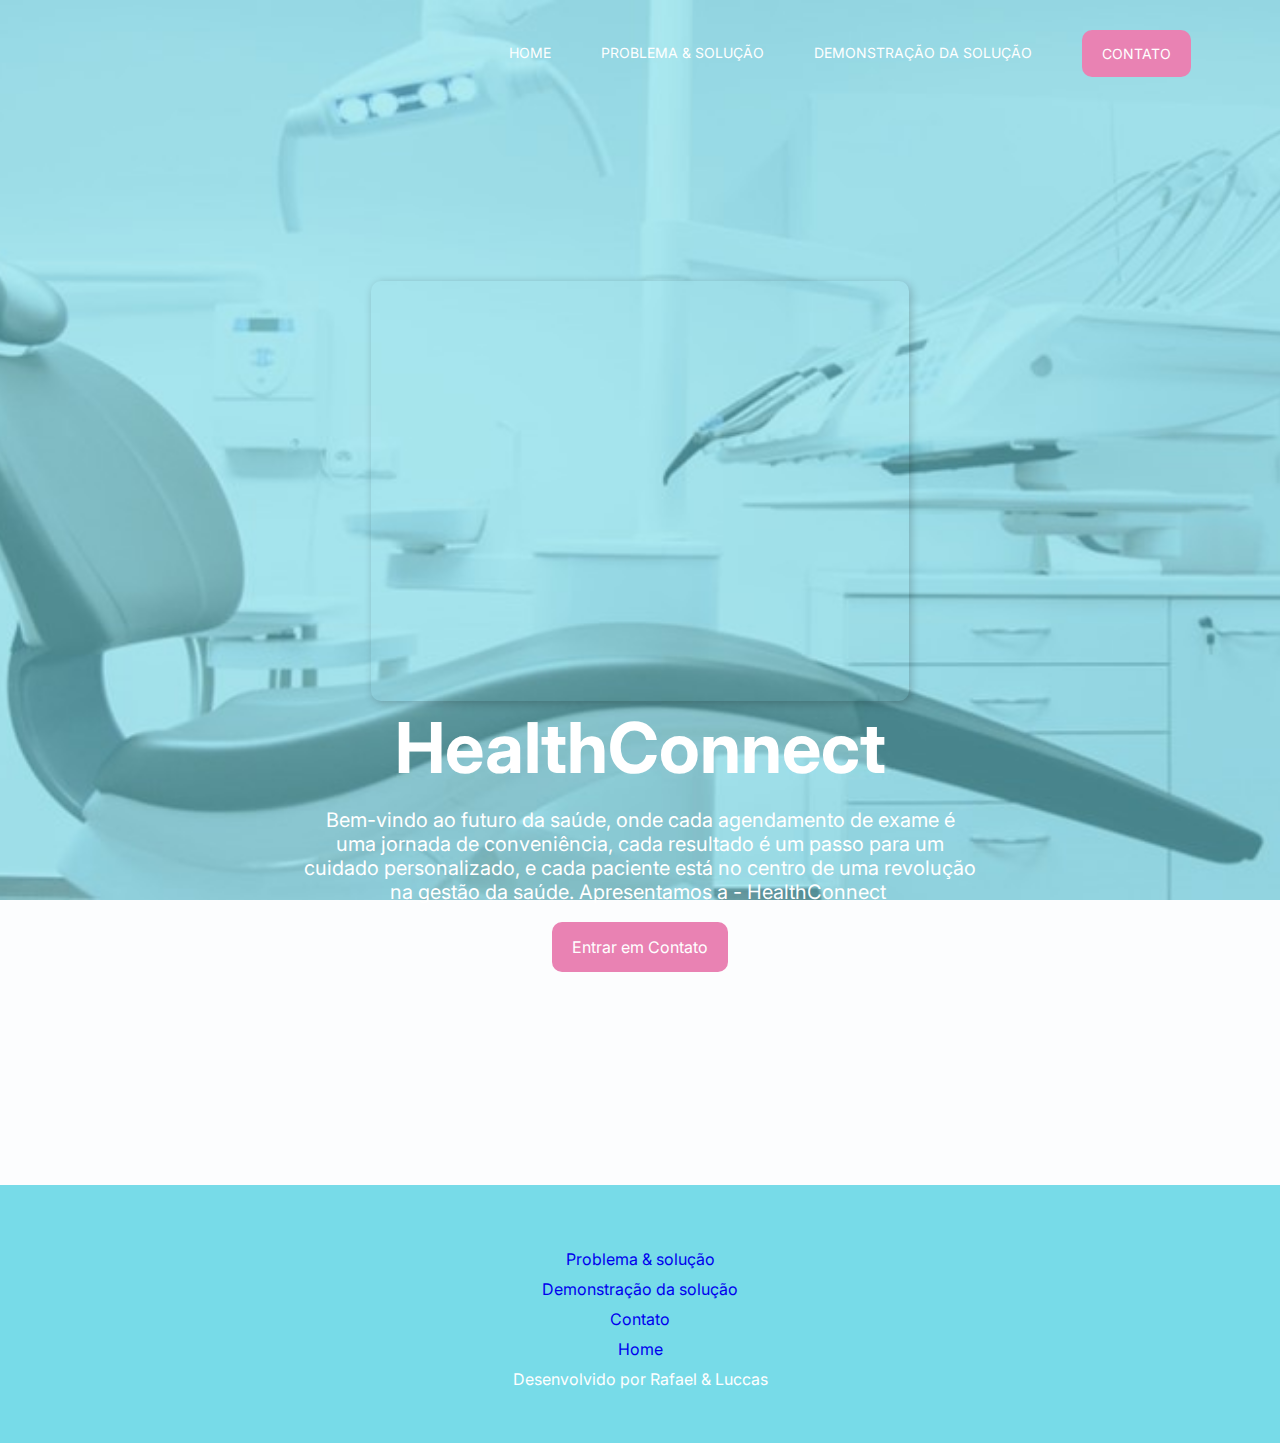
==== commit 5acd103a: "mudanças no video principal" ====
--- a/site/html/index.html
+++ b/site/html/index.html
@@ -1,5 +1,5 @@
 <!DOCTYPE html>
-<html lang="en">
+<html lang="pt-br">
 <head>
     <meta charset="UTF-8">
     <meta name="viewport" content="width=device-width, initial-scale=1.0">
@@ -18,7 +18,7 @@
 </head>
 <body>
     <!-- Header-->
-    <header style="background-image: url('../img/background-home.jpg');">
+    <header style="background-image: url('../img/background-home2.jpg');">
         <!-- Container -->
         <div class="container">
             <nav>
@@ -40,8 +40,8 @@
                 </div>
             </nav>
             <section class="banner">
-                <div class="banner-text">
-                    <iframe style="border-radius: 10px; box-shadow: 2px 2px 10px rgba(0, 0, 0, 0.226);" width="100%" height="315" src="https://www.youtube.com/embed/j85rWRYRhAU?si=_OSdTiROHqNrfNDt" title="YouTube video player" frameborder="0" allow="accelerometer; autoplay; clipboard-write; encrypted-media; gyroscope; picture-in-picture; web-share" allowfullscreen></iframe>
+                <div class="banner-text aumenta-tamanho">
+                    <iframe class="video-banner" width="80%" height="60%"  src="https://www.youtube.com/embed/j85rWRYRhAU?si=_OSdTiROHqNrfNDt" title="YouTube video player" frameborder="0" allow="accelerometer; autoplay; clipboard-write; encrypted-media; gyroscope; picture-in-picture; web-share" allowfullscreen></iframe>
                     
                     <h1>HealthConnect</h1>
                     
@@ -64,7 +64,7 @@
             <p><a href="demosntração_solução.html" target="_blank">Demonstração da solução</a></p>
             <p><a href="contato.html" target="_blank">Contato</a></p>
             <p><a href="index.html" target="_blank">Home</a></p>
-            <p>Desenvolvido por Rafael & Lucas</p>
+            <p>Desenvolvido por Rafael & Luccas</p>
         </div>
     </footer>
     <!-- end Footer -->
--- a/site/css/styles.css
+++ b/site/css/styles.css
@@ -31,7 +31,7 @@
 }
 
 .btn{
-    background-color: #77DBE8;
+    background-color: #E982B3;
     color: white;
     padding: 15px 20px;
     border-radius: 10px;
@@ -51,7 +51,7 @@
 
 @keyframes animate-outline {
     from{
-        outline: 0px solid #77DBE8;
+        outline: 0px solid #E982B3;
     }
     to{
         outline: 15px solid #4f9bf900;
@@ -86,7 +86,7 @@
 
 nav ul a:not(.btn)::after{
     content: '';
-    background-color: #7FD9E4;
+    background-color: #E982B3;
     height: 3px;
     width: 0%;
     display: block;
@@ -135,7 +135,9 @@
     margin: 18px 0;
 }
 
-
+.aumenta-tamanho{
+    height: 700px;
+}
 
 /*Faça mais*/
 .faca-mais .container{
@@ -165,13 +167,12 @@
 
 
 
-/*Video de apresentação*/
-.video-container {
-    position: relative;
-    width: 100%;
-    padding-bottom: 56.25%; /* Proporção 16:9 para vídeos widescreen */
+.video-banner{
+    
     overflow: hidden;
-    border-radius: 10px; /* Adicione o valor que preferir para bordas arredondadas */
+    border-radius: 10px;
+    box-shadow: 2px 2px 10px rgba(0, 0, 0, 0.226);
+
 }
 
 .video-container iframe {
@@ -270,7 +271,7 @@
 }
 
 .footer{
-    background-color: #E784B2;
+    background-color: #77DBE8;
     text-align: center;
 }
 
@@ -333,16 +334,16 @@
 
 /*end pagina sobre*/
 
-/*Pagina exames*/
-.exames h3{
-    text-align: center;
-}
-
-.exames .container > p{
-    text-align: center;
-}
-
-.exames .rows-cards{
+/*Pagina demonstração*/
+.cards h3{
+    text-align: center;
+}
+
+.cards .container > p{
+    text-align: center;
+}
+
+.cards .rows-cards{
     display: flex;
     justify-content: center;
     margin-top: 20px;
@@ -350,7 +351,7 @@
     /* align-items: stretch; */
 }
 
-.exames .row-card-item{
+.cards .row-card-item{
     background-color: #d3e6fd;
     width: 350px;
     height: 350px;
@@ -362,35 +363,35 @@
     cursor: pointer;
 }
 
-.exames .row-card-item:hover{
+.cards .row-card-item:hover{
     background-color: #4f9cf9;
 }
 
-.exames .row-card-item:hover p{
-    color: white;
-}
-
-.exames .row-card-item p.nome-exame{
+.cards .row-card-item:hover p{
+    color: white;
+}
+
+.cards .row-card-item p.nome-card{
     margin: 5px 0;
     transition: 0.3s;
 }
 
-.exames .row-card-item p.descricao-exame{
-    transition: 0.3s;
-}
-
-.exames .row-card-item img{
+.cards .row-card-item p.descricao-card{
+    transition: 0.3s;
+}
+
+.cards .row-card-item img{
     background-color: #4f9cf9;
     border-radius: 14px;
     width: 70px;
     padding: 9px;
 }
 
-.exames .row-card-item {
+.cards .row-card-item {
     position: relative;
 }
 
-.exames .row-card-item .play-button {
+.cards .row-card-item .play-button {
     position: absolute;
     top: 30px; /* Ajuste a posição conforme necessário */
     right: 30px; /* Ajuste a posição conforme necessário */
@@ -407,11 +408,11 @@
 
 
 /* Adicione estilos de hover para o botão de play se desejar */
-.exames .row-card-item .play-button:hover {
+.cards .row-card-item .play-button:hover {
     color: #4f9cf9;
 }
 
-.exames .modal-item {
+.cards .modal-item {
     position: fixed;
     top: 15%;
     left: 25%;
@@ -425,7 +426,7 @@
     /* padding: 23px; */
 }
 
-.exames .modal-item__header {
+.cards .modal-item__header {
     background-color: #949494;
     text-align: right;
     padding: 8px;
@@ -434,16 +435,16 @@
 
 }
 
-.exames .modal-item__header span {
+.cards .modal-item__header span {
     padding-right: 14px;
     cursor: pointer;
 }
 
-.exames .modal-item__body {
+.cards .modal-item__body {
     padding: 12px;
 }
 
-.exames .fade {
+.cards .fade {
     position: fixed;
     left: 0;
     top: 0;
@@ -455,43 +456,11 @@
 }
 
 
-.exames .none {
+.cards .none {
     display: none;
 }
-/*dados*/
-.dados{
-    background-color: #d3e6fd;
-}
-.dados .container{
-    display: flex;
-    justify-content: center;
-    flex-wrap: wrap;
-}
-
-.dados .dados-item{
-    text-align: center;
-    margin: 15px;
-    color: #000000be;
-}
-
-.dados .dados-item img{
-    background-color: #4f9cf9;
-    border-radius: 14px;
-    padding: 10px;
-    margin-bottom: 15px;
-    width: 60px;
-}
-
-.dados .dados-item p{
-    font-size: 18px;
-}
-
-.dados .dados-item p strong{
-    font-size: 28px;
-
-}
-
-/*end Pagina servicos*/
+
+/*end Pagina demonstração*/
 /*Pagina de contato*/
 .contato-info{
     display: flex;
@@ -507,6 +476,9 @@
     margin-right: 50px;
     text-align: center;
     height: fit-content;
+    align-items: center;
+    display: flex;
+    flex-direction: column;
 
 }
 
@@ -617,6 +589,26 @@
         width: 100%;
     } 
 }
+
+/*Tabela de contato*/
+
+
+table {
+    border-collapse: collapse;
+    width: 100%;
+    margin: 20px;
+}
+    
+th, td {
+    border: 1px solid #dddddd;
+    text-align: left;
+    padding: 8px;
+}
+    
+th {
+    background-color: #f2f2f2;
+}
+
 /*end-Pagina de contato*/
 
 
